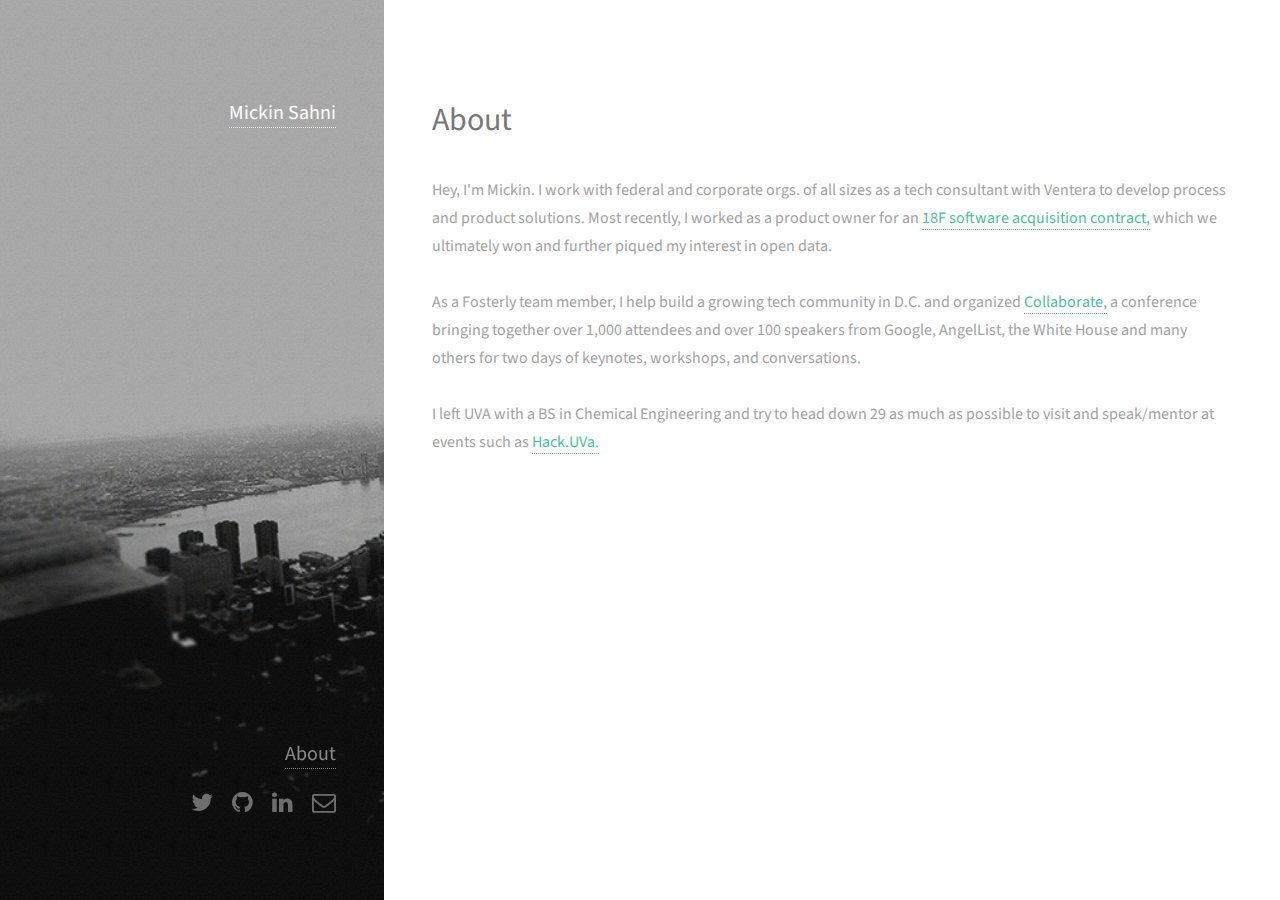
==== pages/about.html @ ae7fd1e0 "Update files, folder structure" ====
<!DOCTYPE HTML>
<!--
	Strata by HTML5 UP
	html5up.net | @n33co
	Free for personal and commercial use under the CCA 3.0 license (html5up.net/license)
-->
<html>
<head>
	<title>Mickin Sahni | About me</title>
	<meta charset="utf-8" />
	<meta name="viewport" content="width=device-width, initial-scale=1" />
	<!--[if lte IE 8]><script src="assets/js/ie/html5shiv.js"></script><![endif]-->
	<link rel="stylesheet" href="../assets/css/main.css" />
	<!--[if lte IE 8]><link rel="stylesheet" href="assets/css/ie8.css" /><![endif]-->

	<!--Google Analytics-->
	<script>
		(function(i,s,o,g,r,a,m){i['GoogleAnalyticsObject']=r;i[r]=i[r]||function(){
			(i[r].q=i[r].q||[]).push(arguments)},i[r].l=1*new Date();a=s.createElement(o),
			m=s.getElementsByTagName(o)[0];a.async=1;a.src=g;m.parentNode.insertBefore(a,m)
		})(window,document,'script','//www.google-analytics.com/analytics.js','ga');

		ga('create', 'UA-68290142-1', 'auto');
		ga('send', 'pageview');

	</script>
</head>
<body id="top">

	<!-- Header -->
	<header id="header">
		<!-- <a href="#" class="image avatar"><img src="images/avatar.jpg" alt="" /></a> -->
		<h1><strong><a href="http://www.MickinSahni.com">Mickin Sahni</a></strong></h1>
		<nav id="footer">
			<h1><a href="http://mickinsahni.github.io/MickinSahni/pages/about.html">About</a></h1>
			<!-- <h1>Posts and things</h1> -->
			<ul class="icons">
				<li><a href="https://www.twitter.com/MickinSahni" class="icon fa-twitter" target="_blank"><span class="label">Twitter</span></a></li>
				<li><a href="https://www.github.com/MickinSahni" class="icon fa-github" target="_blank"><span class="label">Github</span></a></li>
				<li><a href="https://www.linkedin.com/in/mickinsahni" class="icon fa-linkedin" target="_blank"><span class="label">LinkedIn</span></a></li>
				<li><a href="mailto:Mickin@MickinSahni.com" class="icon fa-envelope-o" target="_blank"><span class="label">Email</span></a></li>
			</ul>
		</nav>
		<!-- <h1>Mickin Sahni</h1> -->
	</header>

	<!-- Main -->
	<div id="main">

		<!-- One -->
		<section id="one">
			<header class="major">
				<h2>About</h2>
			</header>
			<p>Hey, I'm Mickin. I work with federal and corporate orgs. of all sizes as a tech consultant with Ventera to develop process and product solutions. Most recently, I worked as a product owner for an <a href="https://18f.gsa.gov/2015/08/28/announcing-the-agile-BPA-awards/" target="_blank">18F software acquisition contract,</a> which we ultimately won and further piqued my interest in open data. <!-- The unique process required industry vendors to submit a working web application based on a publically available dataset. <br>  --> <br><br>As a Fosterly team member, I help build a growing tech community in D.C. and organized <a href="http://collaborate.fosterly.com" target="_blank">Collaborate,</a> a conference bringing together over 1,000 attendees and over 100 speakers from Google, AngelList, the White House and many others for two days of keynotes, workshops, and conversations. <br><br> I left UVA with a BS in Chemical Engineering and try to head down 29 as much as possible to visit and speak/mentor at events such as <a href="http://www.hackuva.com">Hack.UVa.</a></p>
						<!-- <ul class="actions">
							<li><a href="#" class="button">Learn More</a></li>
						</ul> -->
					</section>



				</div>

				<!-- Footer -->
				<!-- <footer id="footer">
					<ul class="icons">
						<li><a href="https://www.twitter.com/MickinSahni" class="icon fa-twitter" target="_blank"><span class="label">Twitter</span></a></li>
						<li><a href="https://www.github.com/MickinSahni" class="icon fa-github" target="_blank"><span class="label">Github</span></a></li>
						<li><a href="https://www.linkedin.com/in/mickinsahni" class="icon fa-linkedin" target="_blank"><span class="label">LinkedIn</span></a></li>
						<li><a href="mailto:Mickin@MickinSahni.com" class="icon fa-envelope-o" target="_blank"><span class="label">Email</span></a></li>
					</ul>
					<ul class="copyright">
						<li>&copy; Mickin Sahni</li> <li>Design: HTML5 UP</li>
					</ul>
				</footer> -->

		<!-- Scripts
			<script src="assets/js/jquery.min.js"></script>
			<script src="assets/js/jquery.poptrox.min.js"></script>
			<script src="assets/js/skel.min.js"></script>
			<script src="assets/js/util.js"></script>
			<!--[if lte IE 8]><script src="assets/js/ie/respond.min.js"></script><![endif]-->
			<script src="assets/js/main.js"></script>

		</body>
		</html>
---- assets/css/main.css ----
@import url("font-awesome.min.css");
@import url("http://fonts.googleapis.com/css?family=Source+Sans+Pro:400,400italic");

/*
	Strata by HTML5 UP
	html5up.net | @n33co
	Free for personal and commercial use under the CCA 3.0 license (html5up.net/license)
*/

/* Reset */

	html, body, div, span, applet, object, iframe, h1, h2, h3, h4, h5, h6, p, blockquote, pre, a, abbr, acronym, address, big, cite, code, del, dfn, em, img, ins, kbd, q, s, samp, small, strike, strong, sub, sup, tt, var, b, u, i, center, dl, dt, dd, ol, ul, li, fieldset, form, label, legend, table, caption, tbody, tfoot, thead, tr, th, td, article, aside, canvas, details, embed, figure, figcaption, footer, header, hgroup, menu, nav, output, ruby, section, summary, time, mark, audio, video {
		margin: 0;
		padding: 0;
		border: 0;
		font-size: 100%;
		font: inherit;
		vertical-align: baseline;
	}

	article, aside, details, figcaption, figure, footer, header, hgroup, menu, nav, section {
		display: block;
	}

	body {
		line-height: 1;
	}

	ol, ul {
		list-style: none;
	}

	blockquote, q {
		quotes: none;
	}

	blockquote:before, blockquote:after, q:before, q:after {
		content: '';
		content: none;
	}

	table {
		border-collapse: collapse;
		border-spacing: 0;
	}

	body {
		-webkit-text-size-adjust: none;
	}

/* Box Model */

	*, *:before, *:after {
		-moz-box-sizing: border-box;
		-webkit-box-sizing: border-box;
		box-sizing: border-box;
	}

/* Containers */

	.container {
		margin-left: auto;
		margin-right: auto;
	}

	.container.\31 25\25 {
		width: 100%;
		max-width: 1200px;
		min-width: 960px;
	}

	.container.\37 5\25 {
		width: 720px;
	}

	.container.\35 0\25 {
		width: 480px;
	}

	.container.\32 5\25 {
		width: 240px;
	}

	.container {
		width: 960px;
	}

	@media screen and (max-width: 1800px) {

		.container.\31 25\25 {
			width: 100%;
			max-width: 1200px;
			min-width: 960px;
		}

		.container.\37 5\25 {
			width: 720px;
		}

		.container.\35 0\25 {
			width: 480px;
		}

		.container.\32 5\25 {
			width: 240px;
		}

		.container {
			width: 960px;
		}

	}

	@media screen and (max-width: 1280px) {

		.container.\31 25\25 {
			width: 100%;
			max-width: 1200px;
			min-width: 960px;
		}

		.container.\37 5\25 {
			width: 720px;
		}

		.container.\35 0\25 {
			width: 480px;
		}

		.container.\32 5\25 {
			width: 240px;
		}

		.container {
			width: 960px;
		}

	}

	@media screen and (max-width: 980px) {

		.container.\31 25\25 {
			width: 100%;
			max-width: 1200px;
			min-width: 960px;
		}

		.container.\37 5\25 {
			width: 720px;
		}

		.container.\35 0\25 {
			width: 480px;
		}

		.container.\32 5\25 {
			width: 240px;
		}

		.container {
			width: 960px;
		}

	}

	@media screen and (max-width: 736px) {

		.container.\31 25\25 {
			width: 100%;
			max-width: 1200px;
			min-width: 960px;
		}

		.container.\37 5\25 {
			width: 720px;
		}

		.container.\35 0\25 {
			width: 480px;
		}

		.container.\32 5\25 {
			width: 240px;
		}

		.container {
			width: 960px;
		}

	}

	@media screen and (max-width: 480px) {

		.container.\31 25\25 {
			width: 100%;
			max-width: 1200px;
			min-width: 960px;
		}

		.container.\37 5\25 {
			width: 720px;
		}

		.container.\35 0\25 {
			width: 480px;
		}

		.container.\32 5\25 {
			width: 240px;
		}

		.container {
			width: 960px;
		}

	}

/* Grid */

	.row {
		border-bottom: solid 1px transparent;
		-moz-box-sizing: border-box;
		-webkit-box-sizing: border-box;
		box-sizing: border-box;
	}

	.row > * {
		float: left;
		-moz-box-sizing: border-box;
		-webkit-box-sizing: border-box;
		box-sizing: border-box;
	}

	.row:after, .row:before {
		content: '';
		display: block;
		clear: both;
		height: 0;
	}

	.row.uniform > * > :first-child {
		margin-top: 0;
	}

	.row.uniform > * > :last-child {
		margin-bottom: 0;
	}

	.row.\30 \25 > * {
		padding: 0 0 0 0em;
	}

	.row.\30 \25 {
		margin: 0 0 -1px 0em;
	}

	.row.uniform.\30 \25 > * {
		padding: 0em 0 0 0em;
	}

	.row.uniform.\30 \25 {
		margin: 0em 0 -1px 0em;
	}

	.row > * {
		padding: 0 0 0 2.5em;
	}

	.row {
		margin: 0 0 -1px -2.5em;
	}

	.row.uniform > * {
		padding: 2.5em 0 0 2.5em;
	}

	.row.uniform {
		margin: -2.5em 0 -1px -2.5em;
	}

	.row.\32 00\25 > * {
		padding: 0 0 0 5em;
	}

	.row.\32 00\25 {
		margin: 0 0 -1px -5em;
	}

	.row.uniform.\32 00\25 > * {
		padding: 5em 0 0 5em;
	}

	.row.uniform.\32 00\25 {
		margin: -5em 0 -1px -5em;
	}

	.row.\31 50\25 > * {
		padding: 0 0 0 3.75em;
	}

	.row.\31 50\25 {
		margin: 0 0 -1px -3.75em;
	}

	.row.uniform.\31 50\25 > * {
		padding: 3.75em 0 0 3.75em;
	}

	.row.uniform.\31 50\25 {
		margin: -3.75em 0 -1px -3.75em;
	}

	.row.\35 0\25 > * {
		padding: 0 0 0 1.25em;
	}

	.row.\35 0\25 {
		margin: 0 0 -1px -1.25em;
	}

	.row.uniform.\35 0\25 > * {
		padding: 1.25em 0 0 1.25em;
	}

	.row.uniform.\35 0\25 {
		margin: -1.25em 0 -1px -1.25em;
	}

	.row.\32 5\25 > * {
		padding: 0 0 0 0.625em;
	}

	.row.\32 5\25 {
		margin: 0 0 -1px -0.625em;
	}

	.row.uniform.\32 5\25 > * {
		padding: 0.625em 0 0 0.625em;
	}

	.row.uniform.\32 5\25 {
		margin: -0.625em 0 -1px -0.625em;
	}

	.\31 2u, .\31 2u\24 {
		width: 100%;
		clear: none;
		margin-left: 0;
	}

	.\31 1u, .\31 1u\24 {
		width: 91.6666666667%;
		clear: none;
		margin-left: 0;
	}

	.\31 0u, .\31 0u\24 {
		width: 83.3333333333%;
		clear: none;
		margin-left: 0;
	}

	.\39 u, .\39 u\24 {
		width: 75%;
		clear: none;
		margin-left: 0;
	}

	.\38 u, .\38 u\24 {
		width: 66.6666666667%;
		clear: none;
		margin-left: 0;
	}

	.\37 u, .\37 u\24 {
		width: 58.3333333333%;
		clear: none;
		margin-left: 0;
	}

	.\36 u, .\36 u\24 {
		width: 50%;
		clear: none;
		margin-left: 0;
	}

	.\35 u, .\35 u\24 {
		width: 41.6666666667%;
		clear: none;
		margin-left: 0;
	}

	.\34 u, .\34 u\24 {
		width: 33.3333333333%;
		clear: none;
		margin-left: 0;
	}

	.\33 u, .\33 u\24 {
		width: 25%;
		clear: none;
		margin-left: 0;
	}

	.\32 u, .\32 u\24 {
		width: 16.6666666667%;
		clear: none;
		margin-left: 0;
	}

	.\31 u, .\31 u\24 {
		width: 8.3333333333%;
		clear: none;
		margin-left: 0;
	}

	.\31 2u\24 + *,
	.\31 1u\24 + *,
	.\31 0u\24 + *,
	.\39 u\24 + *,
	.\38 u\24 + *,
	.\37 u\24 + *,
	.\36 u\24 + *,
	.\35 u\24 + *,
	.\34 u\24 + *,
	.\33 u\24 + *,
	.\32 u\24 + *,
	.\31 u\24 + * {
		clear: left;
	}

	.\-11u {
		margin-left: 91.66667%;
	}

	.\-10u {
		margin-left: 83.33333%;
	}

	.\-9u {
		margin-left: 75%;
	}

	.\-8u {
		margin-left: 66.66667%;
	}

	.\-7u {
		margin-left: 58.33333%;
	}

	.\-6u {
		margin-left: 50%;
	}

	.\-5u {
		margin-left: 41.66667%;
	}

	.\-4u {
		margin-left: 33.33333%;
	}

	.\-3u {
		margin-left: 25%;
	}

	.\-2u {
		margin-left: 16.66667%;
	}

	.\-1u {
		margin-left: 8.33333%;
	}

	@media screen and (max-width: 1800px) {

		.row > * {
			padding: 0 0 0 2.5em;
		}

		.row {
			margin: 0 0 -1px -2.5em;
		}

		.row.uniform > * {
			padding: 2.5em 0 0 2.5em;
		}

		.row.uniform {
			margin: -2.5em 0 -1px -2.5em;
		}

		.row.\32 00\25 > * {
			padding: 0 0 0 5em;
		}

		.row.\32 00\25 {
			margin: 0 0 -1px -5em;
		}

		.row.uniform.\32 00\25 > * {
			padding: 5em 0 0 5em;
		}

		.row.uniform.\32 00\25 {
			margin: -5em 0 -1px -5em;
		}

		.row.\31 50\25 > * {
			padding: 0 0 0 3.75em;
		}

		.row.\31 50\25 {
			margin: 0 0 -1px -3.75em;
		}

		.row.uniform.\31 50\25 > * {
			padding: 3.75em 0 0 3.75em;
		}

		.row.uniform.\31 50\25 {
			margin: -3.75em 0 -1px -3.75em;
		}

		.row.\35 0\25 > * {
			padding: 0 0 0 1.25em;
		}

		.row.\35 0\25 {
			margin: 0 0 -1px -1.25em;
		}

		.row.uniform.\35 0\25 > * {
			padding: 1.25em 0 0 1.25em;
		}

		.row.uniform.\35 0\25 {
			margin: -1.25em 0 -1px -1.25em;
		}

		.row.\32 5\25 > * {
			padding: 0 0 0 0.625em;
		}

		.row.\32 5\25 {
			margin: 0 0 -1px -0.625em;
		}

		.row.uniform.\32 5\25 > * {
			padding: 0.625em 0 0 0.625em;
		}

		.row.uniform.\32 5\25 {
			margin: -0.625em 0 -1px -0.625em;
		}

		.\31 2u\28xlarge\29, .\31 2u\24\28xlarge\29 {
			width: 100%;
			clear: none;
			margin-left: 0;
		}

		.\31 1u\28xlarge\29, .\31 1u\24\28xlarge\29 {
			width: 91.6666666667%;
			clear: none;
			margin-left: 0;
		}

		.\31 0u\28xlarge\29, .\31 0u\24\28xlarge\29 {
			width: 83.3333333333%;
			clear: none;
			margin-left: 0;
		}

		.\39 u\28xlarge\29, .\39 u\24\28xlarge\29 {
			width: 75%;
			clear: none;
			margin-left: 0;
		}

		.\38 u\28xlarge\29, .\38 u\24\28xlarge\29 {
			width: 66.6666666667%;
			clear: none;
			margin-left: 0;
		}

		.\37 u\28xlarge\29, .\37 u\24\28xlarge\29 {
			width: 58.3333333333%;
			clear: none;
			margin-left: 0;
		}

		.\36 u\28xlarge\29, .\36 u\24\28xlarge\29 {
			width: 50%;
			clear: none;
			margin-left: 0;
		}

		.\35 u\28xlarge\29, .\35 u\24\28xlarge\29 {
			width: 41.6666666667%;
			clear: none;
			margin-left: 0;
		}

		.\34 u\28xlarge\29, .\34 u\24\28xlarge\29 {
			width: 33.3333333333%;
			clear: none;
			margin-left: 0;
		}

		.\33 u\28xlarge\29, .\33 u\24\28xlarge\29 {
			width: 25%;
			clear: none;
			margin-left: 0;
		}

		.\32 u\28xlarge\29, .\32 u\24\28xlarge\29 {
			width: 16.6666666667%;
			clear: none;
			margin-left: 0;
		}

		.\31 u\28xlarge\29, .\31 u\24\28xlarge\29 {
			width: 8.3333333333%;
			clear: none;
			margin-left: 0;
		}

		.\31 2u\24\28xlarge\29 + *,
		.\31 1u\24\28xlarge\29 + *,
		.\31 0u\24\28xlarge\29 + *,
		.\39 u\24\28xlarge\29 + *,
		.\38 u\24\28xlarge\29 + *,
		.\37 u\24\28xlarge\29 + *,
		.\36 u\24\28xlarge\29 + *,
		.\35 u\24\28xlarge\29 + *,
		.\34 u\24\28xlarge\29 + *,
		.\33 u\24\28xlarge\29 + *,
		.\32 u\24\28xlarge\29 + *,
		.\31 u\24\28xlarge\29 + * {
			clear: left;
		}

		.\-11u\28xlarge\29 {
			margin-left: 91.66667%;
		}

		.\-10u\28xlarge\29 {
			margin-left: 83.33333%;
		}

		.\-9u\28xlarge\29 {
			margin-left: 75%;
		}

		.\-8u\28xlarge\29 {
			margin-left: 66.66667%;
		}

		.\-7u\28xlarge\29 {
			margin-left: 58.33333%;
		}

		.\-6u\28xlarge\29 {
			margin-left: 50%;
		}

		.\-5u\28xlarge\29 {
			margin-left: 41.66667%;
		}

		.\-4u\28xlarge\29 {
			margin-left: 33.33333%;
		}

		.\-3u\28xlarge\29 {
			margin-left: 25%;
		}

		.\-2u\28xlarge\29 {
			margin-left: 16.66667%;
		}

		.\-1u\28xlarge\29 {
			margin-left: 8.33333%;
		}

	}

	@media screen and (max-width: 1280px) {

		.row > * {
			padding: 0 0 0 2em;
		}

		.row {
			margin: 0 0 -1px -2em;
		}

		.row.uniform > * {
			padding: 2em 0 0 2em;
		}

		.row.uniform {
			margin: -2em 0 -1px -2em;
		}

		.row.\32 00\25 > * {
			padding: 0 0 0 4em;
		}

		.row.\32 00\25 {
			margin: 0 0 -1px -4em;
		}

		.row.uniform.\32 00\25 > * {
			padding: 4em 0 0 4em;
		}

		.row.uniform.\32 00\25 {
			margin: -4em 0 -1px -4em;
		}

		.row.\31 50\25 > * {
			padding: 0 0 0 3em;
		}

		.row.\31 50\25 {
			margin: 0 0 -1px -3em;
		}

		.row.uniform.\31 50\25 > * {
			padding: 3em 0 0 3em;
		}

		.row.uniform.\31 50\25 {
			margin: -3em 0 -1px -3em;
		}

		.row.\35 0\25 > * {
			padding: 0 0 0 1em;
		}

		.row.\35 0\25 {
			margin: 0 0 -1px -1em;
		}

		.row.uniform.\35 0\25 > * {
			padding: 1em 0 0 1em;
		}

		.row.uniform.\35 0\25 {
			margin: -1em 0 -1px -1em;
		}

		.row.\32 5\25 > * {
			padding: 0 0 0 0.5em;
		}

		.row.\32 5\25 {
			margin: 0 0 -1px -0.5em;
		}

		.row.uniform.\32 5\25 > * {
			padding: 0.5em 0 0 0.5em;
		}

		.row.uniform.\32 5\25 {
			margin: -0.5em 0 -1px -0.5em;
		}

		.\31 2u\28large\29, .\31 2u\24\28large\29 {
			width: 100%;
			clear: none;
			margin-left: 0;
		}

		.\31 1u\28large\29, .\31 1u\24\28large\29 {
			width: 91.6666666667%;
			clear: none;
			margin-left: 0;
		}

		.\31 0u\28large\29, .\31 0u\24\28large\29 {
			width: 83.3333333333%;
			clear: none;
			margin-left: 0;
		}

		.\39 u\28large\29, .\39 u\24\28large\29 {
			width: 75%;
			clear: none;
			margin-left: 0;
		}

		.\38 u\28large\29, .\38 u\24\28large\29 {
			width: 66.6666666667%;
			clear: none;
			margin-left: 0;
		}

		.\37 u\28large\29, .\37 u\24\28large\29 {
			width: 58.3333333333%;
			clear: none;
			margin-left: 0;
		}

		.\36 u\28large\29, .\36 u\24\28large\29 {
			width: 50%;
			clear: none;
			margin-left: 0;
		}

		.\35 u\28large\29, .\35 u\24\28large\29 {
			width: 41.6666666667%;
			clear: none;
			margin-left: 0;
		}

		.\34 u\28large\29, .\34 u\24\28large\29 {
			width: 33.3333333333%;
			clear: none;
			margin-left: 0;
		}

		.\33 u\28large\29, .\33 u\24\28large\29 {
			width: 25%;
			clear: none;
			margin-left: 0;
		}

		.\32 u\28large\29, .\32 u\24\28large\29 {
			width: 16.6666666667%;
			clear: none;
			margin-left: 0;
		}

		.\31 u\28large\29, .\31 u\24\28large\29 {
			width: 8.3333333333%;
			clear: none;
			margin-left: 0;
		}

		.\31 2u\24\28large\29 + *,
		.\31 1u\24\28large\29 + *,
		.\31 0u\24\28large\29 + *,
		.\39 u\24\28large\29 + *,
		.\38 u\24\28large\29 + *,
		.\37 u\24\28large\29 + *,
		.\36 u\24\28large\29 + *,
		.\35 u\24\28large\29 + *,
		.\34 u\24\28large\29 + *,
		.\33 u\24\28large\29 + *,
		.\32 u\24\28large\29 + *,
		.\31 u\24\28large\29 + * {
			clear: left;
		}

		.\-11u\28large\29 {
			margin-left: 91.66667%;
		}

		.\-10u\28large\29 {
			margin-left: 83.33333%;
		}

		.\-9u\28large\29 {
			margin-left: 75%;
		}

		.\-8u\28large\29 {
			margin-left: 66.66667%;
		}

		.\-7u\28large\29 {
			margin-left: 58.33333%;
		}

		.\-6u\28large\29 {
			margin-left: 50%;
		}

		.\-5u\28large\29 {
			margin-left: 41.66667%;
		}

		.\-4u\28large\29 {
			margin-left: 33.33333%;
		}

		.\-3u\28large\29 {
			margin-left: 25%;
		}

		.\-2u\28large\29 {
			margin-left: 16.66667%;
		}

		.\-1u\28large\29 {
			margin-left: 8.33333%;
		}

	}

	@media screen and (max-width: 980px) {

		.row > * {
			padding: 0 0 0 2em;
		}

		.row {
			margin: 0 0 -1px -2em;
		}

		.row.uniform > * {
			padding: 2em 0 0 2em;
		}

		.row.uniform {
			margin: -2em 0 -1px -2em;
		}

		.row.\32 00\25 > * {
			padding: 0 0 0 4em;
		}

		.row.\32 00\25 {
			margin: 0 0 -1px -4em;
		}

		.row.uniform.\32 00\25 > * {
			padding: 4em 0 0 4em;
		}

		.row.uniform.\32 00\25 {
			margin: -4em 0 -1px -4em;
		}

		.row.\31 50\25 > * {
			padding: 0 0 0 3em;
		}

		.row.\31 50\25 {
			margin: 0 0 -1px -3em;
		}

		.row.uniform.\31 50\25 > * {
			padding: 3em 0 0 3em;
		}

		.row.uniform.\31 50\25 {
			margin: -3em 0 -1px -3em;
		}

		.row.\35 0\25 > * {
			padding: 0 0 0 1em;
		}

		.row.\35 0\25 {
			margin: 0 0 -1px -1em;
		}

		.row.uniform.\35 0\25 > * {
			padding: 1em 0 0 1em;
		}

		.row.uniform.\35 0\25 {
			margin: -1em 0 -1px -1em;
		}

		.row.\32 5\25 > * {
			padding: 0 0 0 0.5em;
		}

		.row.\32 5\25 {
			margin: 0 0 -1px -0.5em;
		}

		.row.uniform.\32 5\25 > * {
			padding: 0.5em 0 0 0.5em;
		}

		.row.uniform.\32 5\25 {
			margin: -0.5em 0 -1px -0.5em;
		}

		.\31 2u\28medium\29, .\31 2u\24\28medium\29 {
			width: 100%;
			clear: none;
			margin-left: 0;
		}

		.\31 1u\28medium\29, .\31 1u\24\28medium\29 {
			width: 91.6666666667%;
			clear: none;
			margin-left: 0;
		}

		.\31 0u\28medium\29, .\31 0u\24\28medium\29 {
			width: 83.3333333333%;
			clear: none;
			margin-left: 0;
		}

		.\39 u\28medium\29, .\39 u\24\28medium\29 {
			width: 75%;
			clear: none;
			margin-left: 0;
		}

		.\38 u\28medium\29, .\38 u\24\28medium\29 {
			width: 66.6666666667%;
			clear: none;
			margin-left: 0;
		}

		.\37 u\28medium\29, .\37 u\24\28medium\29 {
			width: 58.3333333333%;
			clear: none;
			margin-left: 0;
		}

		.\36 u\28medium\29, .\36 u\24\28medium\29 {
			width: 50%;
			clear: none;
			margin-left: 0;
		}

		.\35 u\28medium\29, .\35 u\24\28medium\29 {
			width: 41.6666666667%;
			clear: none;
			margin-left: 0;
		}

		.\34 u\28medium\29, .\34 u\24\28medium\29 {
			width: 33.3333333333%;
			clear: none;
			margin-left: 0;
		}

		.\33 u\28medium\29, .\33 u\24\28medium\29 {
			width: 25%;
			clear: none;
			margin-left: 0;
		}

		.\32 u\28medium\29, .\32 u\24\28medium\29 {
			width: 16.6666666667%;
			clear: none;
			margin-left: 0;
		}

		.\31 u\28medium\29, .\31 u\24\28medium\29 {
			width: 8.3333333333%;
			clear: none;
			margin-left: 0;
		}

		.\31 2u\24\28medium\29 + *,
		.\31 1u\24\28medium\29 + *,
		.\31 0u\24\28medium\29 + *,
		.\39 u\24\28medium\29 + *,
		.\38 u\24\28medium\29 + *,
		.\37 u\24\28medium\29 + *,
		.\36 u\24\28medium\29 + *,
		.\35 u\24\28medium\29 + *,
		.\34 u\24\28medium\29 + *,
		.\33 u\24\28medium\29 + *,
		.\32 u\24\28medium\29 + *,
		.\31 u\24\28medium\29 + * {
			clear: left;
		}

		.\-11u\28medium\29 {
			margin-left: 91.66667%;
		}

		.\-10u\28medium\29 {
			margin-left: 83.33333%;
		}

		.\-9u\28medium\29 {
			margin-left: 75%;
		}

		.\-8u\28medium\29 {
			margin-left: 66.66667%;
		}

		.\-7u\28medium\29 {
			margin-left: 58.33333%;
		}

		.\-6u\28medium\29 {
			margin-left: 50%;
		}

		.\-5u\28medium\29 {
			margin-left: 41.66667%;
		}

		.\-4u\28medium\29 {
			margin-left: 33.33333%;
		}

		.\-3u\28medium\29 {
			margin-left: 25%;
		}

		.\-2u\28medium\29 {
			margin-left: 16.66667%;
		}

		.\-1u\28medium\29 {
			margin-left: 8.33333%;
		}

	}

	@media screen and (max-width: 736px) {

		.row > * {
			padding: 0 0 0 1.5em;
		}

		.row {
			margin: 0 0 -1px -1.5em;
		}

		.row.uniform > * {
			padding: 1.5em 0 0 1.5em;
		}

		.row.uniform {
			margin: -1.5em 0 -1px -1.5em;
		}

		.row.\32 00\25 > * {
			padding: 0 0 0 3em;
		}

		.row.\32 00\25 {
			margin: 0 0 -1px -3em;
		}

		.row.uniform.\32 00\25 > * {
			padding: 3em 0 0 3em;
		}

		.row.uniform.\32 00\25 {
			margin: -3em 0 -1px -3em;
		}

		.row.\31 50\25 > * {
			padding: 0 0 0 2.25em;
		}

		.row.\31 50\25 {
			margin: 0 0 -1px -2.25em;
		}

		.row.uniform.\31 50\25 > * {
			padding: 2.25em 0 0 2.25em;
		}

		.row.uniform.\31 50\25 {
			margin: -2.25em 0 -1px -2.25em;
		}

		.row.\35 0\25 > * {
			padding: 0 0 0 0.75em;
		}

		.row.\35 0\25 {
			margin: 0 0 -1px -0.75em;
		}

		.row.uniform.\35 0\25 > * {
			padding: 0.75em 0 0 0.75em;
		}

		.row.uniform.\35 0\25 {
			margin: -0.75em 0 -1px -0.75em;
		}

		.row.\32 5\25 > * {
			padding: 0 0 0 0.375em;
		}

		.row.\32 5\25 {
			margin: 0 0 -1px -0.375em;
		}

		.row.uniform.\32 5\25 > * {
			padding: 0.375em 0 0 0.375em;
		}

		.row.uniform.\32 5\25 {
			margin: -0.375em 0 -1px -0.375em;
		}

		.\31 2u\28small\29, .\31 2u\24\28small\29 {
			width: 100%;
			clear: none;
			margin-left: 0;
		}

		.\31 1u\28small\29, .\31 1u\24\28small\29 {
			width: 91.6666666667%;
			clear: none;
			margin-left: 0;
		}

		.\31 0u\28small\29, .\31 0u\24\28small\29 {
			width: 83.3333333333%;
			clear: none;
			margin-left: 0;
		}

		.\39 u\28small\29, .\39 u\24\28small\29 {
			width: 75%;
			clear: none;
			margin-left: 0;
		}

		.\38 u\28small\29, .\38 u\24\28small\29 {
			width: 66.6666666667%;
			clear: none;
			margin-left: 0;
		}

		.\37 u\28small\29, .\37 u\24\28small\29 {
			width: 58.3333333333%;
			clear: none;
			margin-left: 0;
		}

		.\36 u\28small\29, .\36 u\24\28small\29 {
			width: 50%;
			clear: none;
			margin-left: 0;
		}

		.\35 u\28small\29, .\35 u\24\28small\29 {
			width: 41.6666666667%;
			clear: none;
			margin-left: 0;
		}

		.\34 u\28small\29, .\34 u\24\28small\29 {
			width: 33.3333333333%;
			clear: none;
			margin-left: 0;
		}

		.\33 u\28small\29, .\33 u\24\28small\29 {
			width: 25%;
			clear: none;
			margin-left: 0;
		}

		.\32 u\28small\29, .\32 u\24\28small\29 {
			width: 16.6666666667%;
			clear: none;
			margin-left: 0;
		}

		.\31 u\28small\29, .\31 u\24\28small\29 {
			width: 8.3333333333%;
			clear: none;
			margin-left: 0;
		}

		.\31 2u\24\28small\29 + *,
		.\31 1u\24\28small\29 + *,
		.\31 0u\24\28small\29 + *,
		.\39 u\24\28small\29 + *,
		.\38 u\24\28small\29 + *,
		.\37 u\24\28small\29 + *,
		.\36 u\24\28small\29 + *,
		.\35 u\24\28small\29 + *,
		.\34 u\24\28small\29 + *,
		.\33 u\24\28small\29 + *,
		.\32 u\24\28small\29 + *,
		.\31 u\24\28small\29 + * {
			clear: left;
		}

		.\-11u\28small\29 {
			margin-left: 91.66667%;
		}

		.\-10u\28small\29 {
			margin-left: 83.33333%;
		}

		.\-9u\28small\29 {
			margin-left: 75%;
		}

		.\-8u\28small\29 {
			margin-left: 66.66667%;
		}

		.\-7u\28small\29 {
			margin-left: 58.33333%;
		}

		.\-6u\28small\29 {
			margin-left: 50%;
		}

		.\-5u\28small\29 {
			margin-left: 41.66667%;
		}

		.\-4u\28small\29 {
			margin-left: 33.33333%;
		}

		.\-3u\28small\29 {
			margin-left: 25%;
		}

		.\-2u\28small\29 {
			margin-left: 16.66667%;
		}

		.\-1u\28small\29 {
			margin-left: 8.33333%;
		}

	}

	@media screen and (max-width: 480px) {

		.row > * {
			padding: 0 0 0 1.5em;
		}

		.row {
			margin: 0 0 -1px -1.5em;
		}

		.row.uniform > * {
			padding: 1.5em 0 0 1.5em;
		}

		.row.uniform {
			margin: -1.5em 0 -1px -1.5em;
		}

		.row.\32 00\25 > * {
			padding: 0 0 0 3em;
		}

		.row.\32 00\25 {
			margin: 0 0 -1px -3em;
		}

		.row.uniform.\32 00\25 > * {
			padding: 3em 0 0 3em;
		}

		.row.uniform.\32 00\25 {
			margin: -3em 0 -1px -3em;
		}

		.row.\31 50\25 > * {
			padding: 0 0 0 2.25em;
		}

		.row.\31 50\25 {
			margin: 0 0 -1px -2.25em;
		}

		.row.uniform.\31 50\25 > * {
			padding: 2.25em 0 0 2.25em;
		}

		.row.uniform.\31 50\25 {
			margin: -2.25em 0 -1px -2.25em;
		}

		.row.\35 0\25 > * {
			padding: 0 0 0 0.75em;
		}

		.row.\35 0\25 {
			margin: 0 0 -1px -0.75em;
		}

		.row.uniform.\35 0\25 > * {
			padding: 0.75em 0 0 0.75em;
		}

		.row.uniform.\35 0\25 {
			margin: -0.75em 0 -1px -0.75em;
		}

		.row.\32 5\25 > * {
			padding: 0 0 0 0.375em;
		}

		.row.\32 5\25 {
			margin: 0 0 -1px -0.375em;
		}

		.row.uniform.\32 5\25 > * {
			padding: 0.375em 0 0 0.375em;
		}

		.row.uniform.\32 5\25 {
			margin: -0.375em 0 -1px -0.375em;
		}

		.\31 2u\28xsmall\29, .\31 2u\24\28xsmall\29 {
			width: 100%;
			clear: none;
			margin-left: 0;
		}

		.\31 1u\28xsmall\29, .\31 1u\24\28xsmall\29 {
			width: 91.6666666667%;
			clear: none;
			margin-left: 0;
		}

		.\31 0u\28xsmall\29, .\31 0u\24\28xsmall\29 {
			width: 83.3333333333%;
			clear: none;
			margin-left: 0;
		}

		.\39 u\28xsmall\29, .\39 u\24\28xsmall\29 {
			width: 75%;
			clear: none;
			margin-left: 0;
		}

		.\38 u\28xsmall\29, .\38 u\24\28xsmall\29 {
			width: 66.6666666667%;
			clear: none;
			margin-left: 0;
		}

		.\37 u\28xsmall\29, .\37 u\24\28xsmall\29 {
			width: 58.3333333333%;
			clear: none;
			margin-left: 0;
		}

		.\36 u\28xsmall\29, .\36 u\24\28xsmall\29 {
			width: 50%;
			clear: none;
			margin-left: 0;
		}

		.\35 u\28xsmall\29, .\35 u\24\28xsmall\29 {
			width: 41.6666666667%;
			clear: none;
			margin-left: 0;
		}

		.\34 u\28xsmall\29, .\34 u\24\28xsmall\29 {
			width: 33.3333333333%;
			clear: none;
			margin-left: 0;
		}

		.\33 u\28xsmall\29, .\33 u\24\28xsmall\29 {
			width: 25%;
			clear: none;
			margin-left: 0;
		}

		.\32 u\28xsmall\29, .\32 u\24\28xsmall\29 {
			width: 16.6666666667%;
			clear: none;
			margin-left: 0;
		}

		.\31 u\28xsmall\29, .\31 u\24\28xsmall\29 {
			width: 8.3333333333%;
			clear: none;
			margin-left: 0;
		}

		.\31 2u\24\28xsmall\29 + *,
		.\31 1u\24\28xsmall\29 + *,
		.\31 0u\24\28xsmall\29 + *,
		.\39 u\24\28xsmall\29 + *,
		.\38 u\24\28xsmall\29 + *,
		.\37 u\24\28xsmall\29 + *,
		.\36 u\24\28xsmall\29 + *,
		.\35 u\24\28xsmall\29 + *,
		.\34 u\24\28xsmall\29 + *,
		.\33 u\24\28xsmall\29 + *,
		.\32 u\24\28xsmall\29 + *,
		.\31 u\24\28xsmall\29 + * {
			clear: left;
		}

		.\-11u\28xsmall\29 {
			margin-left: 91.66667%;
		}

		.\-10u\28xsmall\29 {
			margin-left: 83.33333%;
		}

		.\-9u\28xsmall\29 {
			margin-left: 75%;
		}

		.\-8u\28xsmall\29 {
			margin-left: 66.66667%;
		}

		.\-7u\28xsmall\29 {
			margin-left: 58.33333%;
		}

		.\-6u\28xsmall\29 {
			margin-left: 50%;
		}

		.\-5u\28xsmall\29 {
			margin-left: 41.66667%;
		}

		.\-4u\28xsmall\29 {
			margin-left: 33.33333%;
		}

		.\-3u\28xsmall\29 {
			margin-left: 25%;
		}

		.\-2u\28xsmall\29 {
			margin-left: 16.66667%;
		}

		.\-1u\28xsmall\29 {
			margin-left: 8.33333%;
		}

	}

/* Basic */

	body {
		background: #fff;
	}

		body.is-loading *, body.is-loading *:before, body.is-loading *:after {
			-moz-animation: none !important;
			-webkit-animation: none !important;
			-ms-animation: none !important;
			animation: none !important;
			-moz-transition: none !important;
			-webkit-transition: none !important;
			-ms-transition: none !important;
			transition: none !important;
		}

	body, input, select, textarea {
		color: #a2a2a2;
		font-family: "Source Sans Pro", Helvetica, sans-serif;
		font-size: 16pt;
		font-weight: 400;
		line-height: 1.75em;
	}

	a {
		-moz-transition: color 0.2s ease-in-out, border-color 0.2s ease-in-out;
		-webkit-transition: color 0.2s ease-in-out, border-color 0.2s ease-in-out;
		-ms-transition: color 0.2s ease-in-out, border-color 0.2s ease-in-out;
		transition: color 0.2s ease-in-out, border-color 0.2s ease-in-out;
		border-bottom: dotted 1px;
		color: #49bf9d;
		text-decoration: none;
	}

		a:hover {
			border-bottom-color: transparent;
			color: #49bf9d !important;
			text-decoration: none;
		}

	strong, b {
		color: #787878;
		font-weight: 400;
	}

	em, i {
		font-style: italic;
	}

	p {
		margin: 0 0 2em 0;
	}

	h1, h2, h3, h4, h5, h6 {
		color: #787878;
		font-weight: 400;
		line-height: 1em;
		margin: 0 0 1em 0;
	}

		h1 a, h2 a, h3 a, h4 a, h5 a, h6 a {
			color: inherit;
			text-decoration: none;
		}

	h1 {
		font-size: 2em;
		line-height: 1.5em;
	}

	h2 {
		font-size: 1.5em;
		line-height: 1.5em;
	}

	h3 {
		font-size: 1.25em;
		line-height: 1.5em;
	}

	h4 {
		font-size: 1.1em;
		line-height: 1.5em;
	}

	h5 {
		font-size: 0.9em;
		line-height: 1.5em;
	}

	h6 {
		font-size: 0.7em;
		line-height: 1.5em;
	}

	sub {
		font-size: 0.8em;
		position: relative;
		top: 0.5em;
	}

	sup {
		font-size: 0.8em;
		position: relative;
		top: -0.5em;
	}

	hr {
		border: 0;
		border-bottom: solid 2px #efefef;
		margin: 2em 0;
	}

		hr.major {
			margin: 3em 0;
		}

	blockquote {
		border-left: solid 6px #efefef;
		font-style: italic;
		margin: 0 0 2em 0;
		padding: 0.5em 0 0.5em 1.5em;
	}

	code {
		background: #f7f7f7;
		border-radius: 0.35em;
		border: solid 2px #efefef;
		font-family: "Courier New", monospace;
		font-size: 0.9em;
		margin: 0 0.25em;
		padding: 0.25em 0.65em;
	}

	pre {
		-webkit-overflow-scrolling: touch;
		font-family: "Courier New", monospace;
		font-size: 0.9em;
		margin: 0 0 2em 0;
	}

		pre code {
			display: block;
			line-height: 1.75em;
			padding: 1em 1.5em;
			overflow-x: auto;
		}

	.align-left {
		text-align: left;
	}

	.align-center {
		text-align: center;
	}

	.align-right {
		text-align: right;
	}

/* Section/Article */

	section.special, article.special {
		text-align: center;
	}

	header p {
		color: #b2b2b2;
		position: relative;
		margin: 0 0 1.5em 0;
	}

	header h2 + p {
		font-size: 1.25em;
		margin-top: -1em;
		line-height: 1.5em;
	}

	header h3 + p {
		font-size: 1.1em;
		margin-top: -0.8em;
		line-height: 1.5em;
	}

	header h4 + p,
	header h5 + p,
	header h6 + p {
		font-size: 0.9em;
		margin-top: -0.6em;
		line-height: 1.5em;
	}

	header.major h2 {
		font-size: 2em;
	}

/* Form */

	form {
		margin: 0 0 2em 0;
	}

	label {
		color: #787878;
		display: block;
		font-size: 0.9em;
		font-weight: 400;
		margin: 0 0 1em 0;
	}

	input[type="text"],
	input[type="password"],
	input[type="email"],
	select,
	textarea {
		-moz-appearance: none;
		-webkit-appearance: none;
		-ms-appearance: none;
		appearance: none;
		background: #f7f7f7;
		border-radius: 0.35em;
		border: solid 2px transparent;
		color: inherit;
		display: block;
		outline: 0;
		padding: 0 0.75em;
		text-decoration: none;
		width: 100%;
	}

		input[type="text"]:invalid,
		input[type="password"]:invalid,
		input[type="email"]:invalid,
		select:invalid,
		textarea:invalid {
			box-shadow: none;
		}

		input[type="text"]:focus,
		input[type="password"]:focus,
		input[type="email"]:focus,
		select:focus,
		textarea:focus {
			border-color: #49bf9d;
		}

	.select-wrapper {
		text-decoration: none;
		display: block;
		position: relative;
	}

		.select-wrapper:before {
			-moz-osx-font-smoothing: grayscale;
			-webkit-font-smoothing: antialiased;
			font-family: FontAwesome;
			font-style: normal;
			font-weight: normal;
			text-transform: none !important;
		}

		.select-wrapper:before {
			color: #dfdfdf;
			content: '\f078';
			display: block;
			height: 2.75em;
			line-height: 2.75em;
			pointer-events: none;
			position: absolute;
			right: 0;
			text-align: center;
			top: 0;
			width: 2.75em;
		}

		.select-wrapper select::-ms-expand {
			display: none;
		}

	input[type="text"],
	input[type="password"],
	input[type="email"],
	select {
		height: 2.75em;
	}

	textarea {
		padding: 0.75em;
	}

	input[type="checkbox"],
	input[type="radio"] {
		-moz-appearance: none;
		-webkit-appearance: none;
		-ms-appearance: none;
		appearance: none;
		display: block;
		float: left;
		margin-right: -2em;
		opacity: 0;
		width: 1em;
		z-index: -1;
	}

		input[type="checkbox"] + label,
		input[type="radio"] + label {
			text-decoration: none;
			color: #a2a2a2;
			cursor: pointer;
			display: inline-block;
			font-size: 1em;
			font-weight: 400;
			padding-left: 2.4em;
			padding-right: 0.75em;
			position: relative;
		}

			input[type="checkbox"] + label:before,
			input[type="radio"] + label:before {
				-moz-osx-font-smoothing: grayscale;
				-webkit-font-smoothing: antialiased;
				font-family: FontAwesome;
				font-style: normal;
				font-weight: normal;
				text-transform: none !important;
			}

			input[type="checkbox"] + label:before,
			input[type="radio"] + label:before {
				background: #f7f7f7;
				border-radius: 0.35em;
				border: solid 2px transparent;
				content: '';
				display: inline-block;
				height: 1.65em;
				left: 0;
				line-height: 1.58125em;
				position: absolute;
				text-align: center;
				top: 0;
				width: 1.65em;
			}

		input[type="checkbox"]:checked + label:before,
		input[type="radio"]:checked + label:before {
			background: #787878;
			border-color: #787878;
			color: #fff;
			content: '\f00c';
		}

		input[type="checkbox"]:focus + label:before,
		input[type="radio"]:focus + label:before {
			border-color: #49bf9d;
		}

	input[type="checkbox"] + label:before {
		border-radius: 0.35em;
	}

	input[type="radio"] + label:before {
		border-radius: 100%;
	}

	::-webkit-input-placeholder {
		color: #b2b2b2 !important;
		opacity: 1.0;
	}

	:-moz-placeholder {
		color: #b2b2b2 !important;
		opacity: 1.0;
	}

	::-moz-placeholder {
		color: #b2b2b2 !important;
		opacity: 1.0;
	}

	:-ms-input-placeholder {
		color: #b2b2b2 !important;
		opacity: 1.0;
	}

	.formerize-placeholder {
		color: #b2b2b2 !important;
		opacity: 1.0;
	}

/* Box */

	.box {
		border-radius: 0.35em;
		border: solid 2px #efefef;
		margin-bottom: 2em;
		padding: 1.5em;
	}

		.box > :last-child,
		.box > :last-child > :last-child,
		.box > :last-child > :last-child > :last-child {
			margin-bottom: 0;
		}

		.box.alt {
			border: 0;
			border-radius: 0;
			padding: 0;
		}

/* Icon */

	.icon {
		text-decoration: none;
		border-bottom: none;
		position: relative;
	}

		.icon:before {
			-moz-osx-font-smoothing: grayscale;
			-webkit-font-smoothing: antialiased;
			font-family: FontAwesome;
			font-style: normal;
			font-weight: normal;
			text-transform: none !important;
		}

		.icon > .label {
			display: none;
		}

/* Image */

	.image {
		border-radius: 0.35em;
		border: 0;
		display: inline-block;
		position: relative;
	}

		.image:before {
			-moz-transition: opacity 0.2s ease-in-out;
			-webkit-transition: opacity 0.2s ease-in-out;
			-ms-transition: opacity 0.2s ease-in-out;
			transition: opacity 0.2s ease-in-out;
			background: url("images/overlay.png");
			border-radius: 0.35em;
			content: '';
			display: block;
			height: 100%;
			left: 0;
			opacity: 0.5;
			position: absolute;
			top: 0;
			width: 100%;
		}

		.image.thumb {
			text-align: center;
		}

			.image.thumb:after {
				-moz-transition: opacity 0.2s ease-in-out;
				-webkit-transition: opacity 0.2s ease-in-out;
				-ms-transition: opacity 0.2s ease-in-out;
				transition: opacity 0.2s ease-in-out;
				border-radius: 0.35em;
				border: solid 3px rgba(255, 255, 255, 0.5);
				color: #fff;
				content: 'View';
				display: inline-block;
				font-size: 0.8em;
				font-weight: 400;
				left: 50%;
				line-height: 2.25em;
				margin: -1.25em 0 0 -3em;
				opacity: 0;
				padding: 0 1.5em;
				position: absolute;
				text-align: center;
				text-decoration: none;
				top: 50%;
				white-space: nowrap;
			}

			.image.thumb:hover:after {
				opacity: 1.0;
			}

			.image.thumb:hover:before {
				background: url("images/overlay.png"), url("images/overlay.png");
				opacity: 1.0;
			}

		.image img {
			border-radius: 0.35em;
			display: block;
		}

		.image.left {
			float: left;
			margin: 0 1.5em 1em 0;
			top: 0.25em;
		}

		.image.right {
			float: right;
			margin: 0 0 1em 1.5em;
			top: 0.25em;
		}

		.image.left, .image.right {
			max-width: 40%;
		}

			.image.left img, .image.right img {
				width: 100%;
			}

		.image.fit {
			display: block;
			margin: 0 0 2em 0;
			width: 100%;
		}

			.image.fit img {
				width: 100%;
			}

		.image.avatar {
			border-radius: 100%;
		}

			.image.avatar:before {
				display: none;
			}

			.image.avatar img {
				border-radius: 50%;
				width: 100%;
			}

/* List */

	ol {
		list-style: decimal;
		margin: 0 0 2em 0;
		padding-left: 1.25em;
	}

		ol li {
			padding-left: 0.25em;
		}

	ul {
		list-style: disc;
		margin: 0 0 2em 0;
		padding-left: 1em;
	}

		ul li {
			padding-left: 0.5em;
		}

		ul.alt {
			list-style: none;
			padding-left: 0;
		}

			ul.alt li {
				border-top: solid 2px #efefef;
				padding: 0.5em 0;
			}

				ul.alt li:first-child {
					border-top: 0;
					padding-top: 0;
				}

		ul.icons {
			cursor: default;
			list-style: none;
			padding-left: 0;
		}

			ul.icons li {
				display: inline-block;
				padding: 0 1em 0 0;
			}

				ul.icons li:last-child {
					padding-right: 0;
				}

				ul.icons li .icon:before {
					font-size: 1.5em;
				}

		ul.actions {
			cursor: default;
			list-style: none;
			padding-left: 0;
		}

			ul.actions li {
				display: inline-block;
				padding: 0 1em 0 0;
				vertical-align: middle;
			}

				ul.actions li:last-child {
					padding-right: 0;
				}

			ul.actions.small li {
				padding: 0 0.5em 0 0;
			}

			ul.actions.vertical li {
				display: block;
				padding: 1em 0 0 0;
			}

				ul.actions.vertical li:first-child {
					padding-top: 0;
				}

				ul.actions.vertical li > * {
					margin-bottom: 0;
				}

			ul.actions.vertical.small li {
				padding: 0.5em 0 0 0;
			}

				ul.actions.vertical.small li:first-child {
					padding-top: 0;
				}

			ul.actions.fit {
				display: table;
				margin-left: -1em;
				padding: 0;
				table-layout: fixed;
				width: calc(100% + 1em);
			}

				ul.actions.fit li {
					display: table-cell;
					padding: 0 0 0 1em;
				}

					ul.actions.fit li > * {
						margin-bottom: 0;
					}

				ul.actions.fit.small {
					margin-left: -0.5em;
					width: calc(100% + 0.5em);
				}

					ul.actions.fit.small li {
						padding: 0 0 0 0.5em;
					}

		ul.labeled-icons {
			list-style: none;
			padding: 0;
		}

			ul.labeled-icons li {
				line-height: 1.75em;
				margin: 1.5em 0 0 0;
				padding-left: 2.25em;
				position: relative;
			}

				ul.labeled-icons li:first-child {
					margin-top: 0;
				}

				ul.labeled-icons li a {
					color: inherit;
				}

				ul.labeled-icons li h3 {
					color: #b2b2b2;
					left: 0;
					position: absolute;
					text-align: center;
					top: 0;
					width: 1em;
				}

	dl {
		margin: 0 0 2em 0;
	}

/* Table */

	.table-wrapper {
		-webkit-overflow-scrolling: touch;
		overflow-x: auto;
	}

	table {
		margin: 0 0 2em 0;
		width: 100%;
	}

		table tbody tr {
			border: solid 1px #efefef;
			border-left: 0;
			border-right: 0;
		}

			table tbody tr:nth-child(2n + 1) {
				background-color: #f7f7f7;
			}

		table td {
			padding: 0.75em 0.75em;
		}

		table th {
			color: #787878;
			font-size: 0.9em;
			font-weight: 400;
			padding: 0 0.75em 0.75em 0.75em;
			text-align: left;
		}

		table thead {
			border-bottom: solid 2px #efefef;
		}

		table tfoot {
			border-top: solid 2px #efefef;
		}

		table.alt {
			border-collapse: separate;
		}

			table.alt tbody tr td {
				border: solid 2px #efefef;
				border-left-width: 0;
				border-top-width: 0;
			}

				table.alt tbody tr td:first-child {
					border-left-width: 2px;
				}

			table.alt tbody tr:first-child td {
				border-top-width: 2px;
			}

			table.alt thead {
				border-bottom: 0;
			}

			table.alt tfoot {
				border-top: 0;
			}

/* Button */

	input[type="submit"],
	input[type="reset"],
	input[type="button"],
	.button {
		-moz-appearance: none;
		-webkit-appearance: none;
		-ms-appearance: none;
		appearance: none;
		-moz-transition: background-color 0.2s ease-in-out, color 0.2s ease-in-out, border-color 0.2s ease-in-out;
		-webkit-transition: background-color 0.2s ease-in-out, color 0.2s ease-in-out, border-color 0.2s ease-in-out;
		-ms-transition: background-color 0.2s ease-in-out, color 0.2s ease-in-out, border-color 0.2s ease-in-out;
		transition: background-color 0.2s ease-in-out, color 0.2s ease-in-out, border-color 0.2s ease-in-out;
		background-color: transparent;
		border-radius: 0.35em;
		border: solid 3px #efefef;
		color: #787878 !important;
		cursor: pointer;
		display: inline-block;
		font-weight: 400;
		height: 3.15em;
		height: calc(2.75em + 6px);
		line-height: 2.75em;
		min-width: 10em;
		padding: 0 1.5em;
		text-align: center;
		text-decoration: none;
		white-space: nowrap;
	}

		input[type="submit"]:hover,
		input[type="reset"]:hover,
		input[type="button"]:hover,
		.button:hover {
			border-color: #49bf9d;
			color: #49bf9d !important;
		}

		input[type="submit"]:active,
		input[type="reset"]:active,
		input[type="button"]:active,
		.button:active {
			background-color: rgba(73, 191, 157, 0.1);
			border-color: #49bf9d;
			color: #49bf9d !important;
		}

		input[type="submit"].icon,
		input[type="reset"].icon,
		input[type="button"].icon,
		.button.icon {
			padding-left: 1.35em;
		}

			input[type="submit"].icon:before,
			input[type="reset"].icon:before,
			input[type="button"].icon:before,
			.button.icon:before {
				margin-right: 0.5em;
			}

		input[type="submit"].fit,
		input[type="reset"].fit,
		input[type="button"].fit,
		.button.fit {
			display: block;
			margin: 0 0 1em 0;
			min-width: 0;
			width: 100%;
		}

		input[type="submit"].small,
		input[type="reset"].small,
		input[type="button"].small,
		.button.small {
			font-size: 0.8em;
		}

		input[type="submit"].big,
		input[type="reset"].big,
		input[type="button"].big,
		.button.big {
			font-size: 1.35em;
		}

		input[type="submit"].special,
		input[type="reset"].special,
		input[type="button"].special,
		.button.special {
			background-color: #49bf9d;
			border-color: #49bf9d;
			color: #ffffff !important;
		}

			input[type="submit"].special:hover,
			input[type="reset"].special:hover,
			input[type="button"].special:hover,
			.button.special:hover {
				background-color: #5cc6a7;
				border-color: #5cc6a7;
			}

			input[type="submit"].special:active,
			input[type="reset"].special:active,
			input[type="button"].special:active,
			.button.special:active {
				background-color: #3eb08f;
				border-color: #3eb08f;
			}

		input[type="submit"].disabled, input[type="submit"]:disabled,
		input[type="reset"].disabled,
		input[type="reset"]:disabled,
		input[type="button"].disabled,
		input[type="button"]:disabled,
		.button.disabled,
		.button:disabled {
			background-color: #e7e7e7 !important;
			border-color: #e7e7e7 !important;
			color: #b2b2b2 !important;
			cursor: default;
		}

/* Work Item */

	.work-item {
		margin: 0 0 2em 0;
	}

		.work-item .image {
			margin: 0 0 1.5em 0;
		}

		.work-item h3 {
			font-size: 1em;
			margin: 0 0 0.5em 0;
		}

		.work-item p {
			font-size: 0.8em;
			line-height: 1.5em;
			margin: 0;
		}

/* Header */

	#header {
		background-color: #1f1815;
		background-attachment: scroll,								fixed;
		background-image: url("images/overlay.png"), url("../../images/bg.jpg");
		background-position: top left,							top left;
		background-repeat: repeat,								no-repeat;
		background-size: auto,								auto 100%;
		color: rgba(255, 255, 255, 0.5);
		height: 100%;
		left: 0;
		padding: 8em 4em 0 0;
		position: fixed;
		text-align: right;
		top: 0;
		width: 35%;
	}

		#header strong, #header b {
			color: #ffffff;
		}

		#header h2, #header h3, #header h4, #header h5, #header h6 {
			color: #ffffff;
		}

		#header h1 {
			color: rgba(255, 255, 255, 0.5);
			font-size: 1.35em;
			line-height: 1.75em;
			margin: 0;
		}

		#header .image.avatar {
			margin: 0 0 1em 0;
			width: 6.25em;
		}

/* Footer */

	#footer {
		bottom: 0;
		left: 0;
		padding: 0 4em 6em 0;
		position: fixed;
		text-align: right;
		width: 35%;
	}

		#footer .icons {
			margin: 1em 0 0 0;
		}

			#footer .icons a {
				color: rgba(255, 255, 255, 0.4);
			}

		#footer .copyright {
			color: rgba(255, 255, 255, 0.4);
			font-size: 0.8em;
			list-style: none;
			margin: 1em 0 0 0;
			padding: 0;
		}

			#footer .copyright li {
				border-left: solid 1px rgba(255, 255, 255, 0.25);
				display: inline-block;
				line-height: 1em;
				margin-left: 0.75em;
				padding-left: 0.75em;
			}

				#footer .copyright li:first-child {
					border-left: 0;
					margin-left: 0;
					padding-left: 0;
				}

				#footer .copyright li a {
					color: inherit;
				}

/* Main */

	#main {
		margin-left: 35%;
		max-width: 54em;
		padding: 8em 4em 4em 4em;
		width: calc(100% - 35%);
	}

		#main > section {
			border-top: solid 2px #efefef;
			margin: 4em 0 0 0;
			padding: 4em 0 0 0;
		}

			#main > section:first-child {
				border-top: 0;
				margin-top: 0;
				padding-top: 0;
			}

/* Poptrox */

	@-moz-keyframes spin {
		0% {
			-moz-transform: rotate(0deg);
			-webkit-transform: rotate(0deg);
			-ms-transform: rotate(0deg);
			transform: rotate(0deg);
		}

		100% {
			-moz-transform: rotate(360deg);
			-webkit-transform: rotate(360deg);
			-ms-transform: rotate(360deg);
			transform: rotate(360deg);
		}
	}

	@-webkit-keyframes spin {
		0% {
			-moz-transform: rotate(0deg);
			-webkit-transform: rotate(0deg);
			-ms-transform: rotate(0deg);
			transform: rotate(0deg);
		}

		100% {
			-moz-transform: rotate(360deg);
			-webkit-transform: rotate(360deg);
			-ms-transform: rotate(360deg);
			transform: rotate(360deg);
		}
	}

	@-ms-keyframes spin {
		0% {
			-moz-transform: rotate(0deg);
			-webkit-transform: rotate(0deg);
			-ms-transform: rotate(0deg);
			transform: rotate(0deg);
		}

		100% {
			-moz-transform: rotate(360deg);
			-webkit-transform: rotate(360deg);
			-ms-transform: rotate(360deg);
			transform: rotate(360deg);
		}
	}

	@keyframes spin {
		0% {
			-moz-transform: rotate(0deg);
			-webkit-transform: rotate(0deg);
			-ms-transform: rotate(0deg);
			transform: rotate(0deg);
		}

		100% {
			-moz-transform: rotate(360deg);
			-webkit-transform: rotate(360deg);
			-ms-transform: rotate(360deg);
			transform: rotate(360deg);
		}
	}

	.poptrox-popup {
		-moz-box-sizing: content-box;
		-webkit-box-sizing: content-box;
		-ms-box-sizing: content-box;
		box-sizing: content-box;
		-webkit-tap-highlight-color: rgba(255, 255, 255, 0);
		background: #fff;
		border-radius: 0.35em;
		box-shadow: 0 0.1em 0.15em 0 rgba(0, 0, 0, 0.15);
		overflow: hidden;
		padding-bottom: 3em;
	}

		.poptrox-popup .loader {
			text-decoration: none;
			-moz-animation: spin 1s linear infinite;
			-webkit-animation: spin 1s linear infinite;
			-ms-animation: spin 1s linear infinite;
			animation: spin 1s linear infinite;
			font-size: 1.5em;
			height: 1em;
			left: 50%;
			line-height: 1em;
			margin: -0.5em 0 0 -0.5em;
			position: absolute;
			top: 50%;
			width: 1em;
		}

			.poptrox-popup .loader:before {
				-moz-osx-font-smoothing: grayscale;
				-webkit-font-smoothing: antialiased;
				font-family: FontAwesome;
				font-style: normal;
				font-weight: normal;
				text-transform: none !important;
			}

			.poptrox-popup .loader:before {
				content: '\f1ce';
			}

		.poptrox-popup .caption {
			background: #fff;
			bottom: 0;
			cursor: default;
			font-size: 0.9em;
			height: 3em;
			left: 0;
			line-height: 2.8em;
			position: absolute;
			text-align: center;
			width: 100%;
			z-index: 1;
		}

		.poptrox-popup .nav-next,
		.poptrox-popup .nav-previous {
			text-decoration: none;
			-moz-transition: opacity 0.2s ease-in-out;
			-webkit-transition: opacity 0.2s ease-in-out;
			-ms-transition: opacity 0.2s ease-in-out;
			transition: opacity 0.2s ease-in-out;
			-webkit-tap-highlight-color: rgba(255, 255, 255, 0);
			background: rgba(0, 0, 0, 0.01);
			cursor: pointer;
			height: 100%;
			opacity: 0;
			position: absolute;
			top: 0;
			width: 50%;
		}

			.poptrox-popup .nav-next:before,
			.poptrox-popup .nav-previous:before {
				-moz-osx-font-smoothing: grayscale;
				-webkit-font-smoothing: antialiased;
				font-family: FontAwesome;
				font-style: normal;
				font-weight: normal;
				text-transform: none !important;
			}

			.poptrox-popup .nav-next:before,
			.poptrox-popup .nav-previous:before {
				color: #fff;
				font-size: 2.5em;
				height: 1em;
				line-height: 1em;
				margin-top: -0.75em;
				position: absolute;
				text-align: center;
				top: 50%;
				width: 1.5em;
			}

		.poptrox-popup .nav-next {
			right: 0;
		}

			.poptrox-popup .nav-next:before {
				content: '\f105';
				right: 0;
			}

		.poptrox-popup .nav-previous {
			left: 0;
		}

			.poptrox-popup .nav-previous:before {
				content: '\f104';
				left: 0;
			}

		.poptrox-popup .closer {
			text-decoration: none;
			-moz-transition: opacity 0.2s ease-in-out;
			-webkit-transition: opacity 0.2s ease-in-out;
			-ms-transition: opacity 0.2s ease-in-out;
			transition: opacity 0.2s ease-in-out;
			-webkit-tap-highlight-color: rgba(255, 255, 255, 0);
			color: #fff;
			height: 4em;
			line-height: 4em;
			opacity: 0;
			position: absolute;
			right: 0;
			text-align: center;
			top: 0;
			width: 4em;
			z-index: 2;
		}

			.poptrox-popup .closer:before {
				-moz-osx-font-smoothing: grayscale;
				-webkit-font-smoothing: antialiased;
				font-family: FontAwesome;
				font-style: normal;
				font-weight: normal;
				text-transform: none !important;
			}

			.poptrox-popup .closer:before {
				-moz-box-sizing: content-box;
				-webkit-box-sizing: content-box;
				-ms-box-sizing: content-box;
				box-sizing: content-box;
				border-radius: 100%;
				border: solid 3px rgba(255, 255, 255, 0.5);
				content: '\f00d';
				display: block;
				font-size: 1em;
				height: 1.75em;
				left: 50%;
				line-height: 1.75em;
				margin: -0.875em 0 0 -0.875em;
				position: absolute;
				top: 50%;
				width: 1.75em;
			}

		.poptrox-popup:hover .nav-next,
		.poptrox-popup:hover .nav-previous {
			opacity: 0.5;
		}

			.poptrox-popup:hover .nav-next:hover,
			.poptrox-popup:hover .nav-previous:hover {
				opacity: 1.0;
			}

		.poptrox-popup:hover .closer {
			opacity: 0.5;
		}

			.poptrox-popup:hover .closer:hover {
				opacity: 1.0;
			}

/* Touch */

	body.is-touch .image.thumb:before {
		opacity: 0.5 !important;
	}

	body.is-touch .image.thumb:after {
		display: none !important;
	}

	body.is-touch #header {
		background-attachment: scroll;
		background-size: auto, cover;
	}

	body.is-touch .poptrox-popup .nav-next,
	body.is-touch .poptrox-popup .nav-previous,
	body.is-touch .poptrox-popup .closer {
		opacity: 1.0 !important;
	}

/* XLarge */

	@media screen and (max-width: 1800px) {

		/* Basic */

			body, input, select, textarea {
				font-size: 12pt;
			}

	}

/* Large */

	@media screen and (max-width: 1280px) {

		/* Header */

			#header {
				padding: 6em 3em 3em 3em;
				width: 30%;
			}

				#header h1 {
					font-size: 1.25em;
				}

					#header h1 br {
						display: none;
					}

		/* Footer */

			#footer {
				padding: 0 3em 5em 3em;
				width: 30%;
			}

				#footer .copyright li {
					border-left-width: 0;
					display: block;
					line-height: 2.25em;
					margin-left: 0;
					padding-left: 0;
				}

		/* Main */

			#main {
				margin-left: 30%;
				max-width: none;
				padding: 6em 3em 3em 3em;
				width: calc(100% - 30%);
			}

	}

/* Medium */

	@media screen and (max-width: 980px) {

		/* Basic */

			h1 br, h2 br, h3 br, h4 br, h5 br, h6 br {
				display: none;
			}

		/* List */

			ul.icons li .icon {
				font-size: 1.25em;
			}

		/* Header */

			#header {
				background-attachment: scroll;
				background-position: top left, center center;
				background-size: auto,		cover;
				left: auto;
				padding: 6em 4em;
				position: relative;
				text-align: center;
				top: auto;
				width: 100%;
			}

				#header h1 {
					font-size: 1.75em;
				}

					#header h1 br {
						display: inline;
					}

		/* Footer */

			#footer {
				background-attachment: scroll;
				background-color: #1f1815;
				background-image: url("images/overlay.png"), url("../../images/bg.jpg");
				background-position: top left,						bottom center;
				background-repeat: repeat,							no-repeat;
				background-size: auto,							cover;
				bottom: auto;
				left: auto;
				padding: 4em 4em 6em 4em;
				position: relative;
				text-align: center;
				width: 100%;
			}

				#footer .icons {
					margin: 0 0 1em 0;
				}

				#footer .copyright {
					margin: 0 0 1em 0;
				}

					#footer .copyright li {
						border-left-width: 1px;
						display: inline-block;
						line-height: 1em;
						margin-left: 0.75em;
						padding-left: 0.75em;
					}

		/* Main */

			#main {
				margin: 0;
				padding: 6em 4em;
				width: 100%;
			}

	}

/* Small */

	@media screen and (max-width: 736px) {

		/* Basic */

			h1 {
				font-size: 1.5em;
			}

			h2 {
				font-size: 1.2em;
			}

			h3 {
				font-size: 1em;
			}

		/* Section/Article */

			section.special, article.special {
				text-align: center;
			}

			header.major h2 {
				font-size: 1.35em;
			}

		/* List */

			ul.labeled-icons li {
				padding-left: 2em;
			}

				ul.labeled-icons li h3 {
					line-height: 1.75em;
				}

		/* Header */

			#header {
				padding: 2.25em 1.5em;
			}

				#header h1 {
					font-size: 1.35em;
				}

		/* Footer */

			#footer {
				padding: 2.25em 1.5em;
			}

		/* Main */

			#main {
				padding: 2.25em 1.5em 0.25em 1.5em;
			}

				#main > section {
					margin: 2.25em 0 0 0;
					padding: 2.25em 0 0 0;
				}

		/* Poptrox */

			.poptrox-popup {
				border-radius: 0;
			}

				.poptrox-popup .nav-next:before,
				.poptrox-popup .nav-previous:before {
					margin-top: -1em;
				}

	}

/* XSmall */

	@media screen and (max-width: 480px) {

		/* List */

			ul.actions {
				margin: 0 0 2em 0;
			}

				ul.actions li {
					display: block;
					padding: 1em 0 0 0;
					text-align: center;
					width: 100%;
				}

					ul.actions li:first-child {
						padding-top: 0;
					}

					ul.actions li > * {
						margin: 0 !important;
						width: 100%;
					}

						ul.actions li > *.icon:before {
							margin-left: -2em;
						}

				ul.actions.small li {
					padding: 0.5em 0 0 0;
				}

					ul.actions.small li:first-child {
						padding-top: 0;
					}

		/* Header */

			#header {
				padding: 4.5em 1.5em;
			}

				#header h1 br {
					display: none;
				}

		/* Footer */

			#footer .copyright li {
				border-left-width: 0;
				display: block;
				line-height: 2.25em;
				margin-left: 0;
				padding-left: 0;
			}

	}
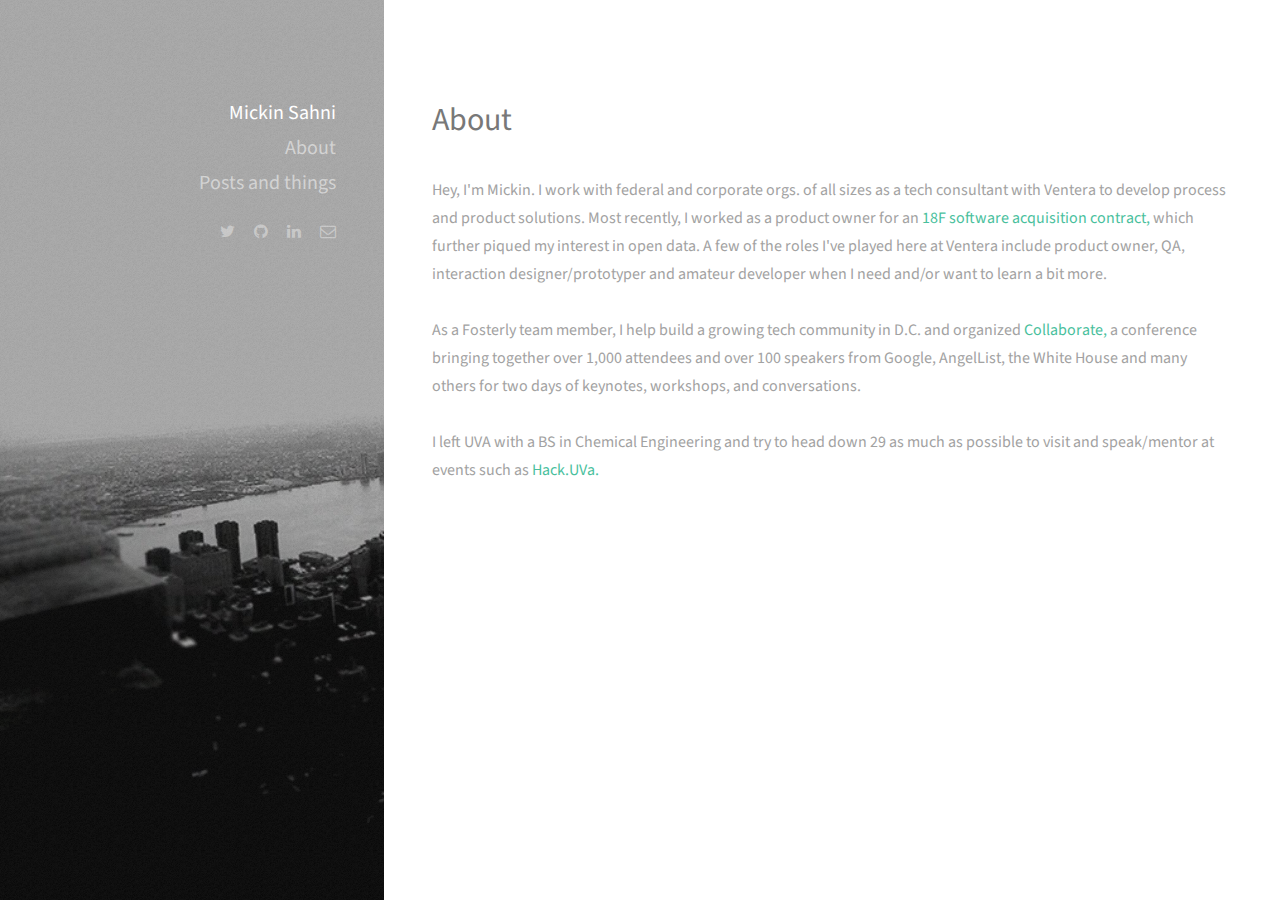
==== commit ffeb9fa8: "Updating pages" ====
--- a/pages/about.html
+++ b/pages/about.html
@@ -33,7 +33,8 @@
 		<h1><strong><a href="http://www.MickinSahni.com">Mickin Sahni</a></strong></h1>
 		<nav id="footer">
 			<h1><a href="http://mickinsahni.github.io/MickinSahni/pages/about.html">About</a></h1>
-			<!-- <h1>Posts and things</h1> -->
+			<h1><a href="http://mickinsahni.github.io/MickinSahni/pages/postsandthings.html">Posts and things</a></h1>
+
 			<ul class="icons">
 				<li><a href="https://www.twitter.com/MickinSahni" class="icon fa-twitter" target="_blank"><span class="label">Twitter</span></a></li>
 				<li><a href="https://www.github.com/MickinSahni" class="icon fa-github" target="_blank"><span class="label">Github</span></a></li>
@@ -52,7 +53,7 @@
 			<header class="major">
 				<h2>About</h2>
 			</header>
-			<p>Hey, I'm Mickin. I work with federal and corporate orgs. of all sizes as a tech consultant with Ventera to develop process and product solutions. Most recently, I worked as a product owner for an <a href="https://18f.gsa.gov/2015/08/28/announcing-the-agile-BPA-awards/" target="_blank">18F software acquisition contract,</a> which we ultimately won and further piqued my interest in open data. <!-- The unique process required industry vendors to submit a working web application based on a publically available dataset. <br>  --> <br><br>As a Fosterly team member, I help build a growing tech community in D.C. and organized <a href="http://collaborate.fosterly.com" target="_blank">Collaborate,</a> a conference bringing together over 1,000 attendees and over 100 speakers from Google, AngelList, the White House and many others for two days of keynotes, workshops, and conversations. <br><br> I left UVA with a BS in Chemical Engineering and try to head down 29 as much as possible to visit and speak/mentor at events such as <a href="http://www.hackuva.com">Hack.UVa.</a></p>
+			<p>Hey, I'm Mickin. I work with federal and corporate orgs. of all sizes as a tech consultant with Ventera to develop process and product solutions. Most recently, I worked as a product owner for an <a href="https://18f.gsa.gov/2015/08/28/announcing-the-agile-BPA-awards/" target="_blank">18F software acquisition contract,</a> which further piqued my interest in open data. <!-- The unique process required industry vendors to submit a working web application based on a publically available dataset. <br>  -->  A few of the roles I've played here at Ventera include product owner, QA, interaction designer/prototyper and amateur developer when I need and/or want to learn a bit more.<br> <br>As a Fosterly team member, I help build a growing tech community in D.C. and organized <a href="http://collaborate.fosterly.com" target="_blank">Collaborate,</a> a conference bringing together over 1,000 attendees and over 100 speakers from Google, AngelList, the White House and many others for two days of keynotes, workshops, and conversations. <br><br> I left UVA with a BS in Chemical Engineering and try to head down 29 as much as possible to visit and speak/mentor at events such as <a href="http://www.hackuva.com">Hack.UVa.</a></p>
 						<!-- <ul class="actions">
 							<li><a href="#" class="button">Learn More</a></li>
 						</ul> -->
--- a/assets/css/main.css
+++ b/assets/css/main.css
@@ -1578,7 +1578,7 @@
 		-webkit-transition: color 0.2s ease-in-out, border-color 0.2s ease-in-out;
 		-ms-transition: color 0.2s ease-in-out, border-color 0.2s ease-in-out;
 		transition: color 0.2s ease-in-out, border-color 0.2s ease-in-out;
-		border-bottom: dotted 1px;
+		
 		color: #49bf9d;
 		text-decoration: none;
 	}
@@ -2104,7 +2104,7 @@
 		}
 
 	ul {
-		list-style: disc;
+		list-style: none;
 		margin: 0 0 2em 0;
 		padding-left: 1em;
 	}
@@ -2144,7 +2144,7 @@
 				}
 
 				ul.icons li .icon:before {
-					font-size: 1.5em;
+					font-size: 1em;
 				}
 
 		ul.actions {
@@ -2464,11 +2464,11 @@
 
 	#header {
 		background-color: #1f1815;
-		background-attachment: scroll,								fixed;
+		background-attachment: scroll,	fixed;
 		background-image: url("images/overlay.png"), url("../../images/bg.jpg");
-		background-position: top left,							top left;
-		background-repeat: repeat,								no-repeat;
-		background-size: auto,								auto 100%;
+		background-position: top left,	top left;
+		background-repeat: repeat,	no-repeat;
+		background-size: auto,	auto 100%;
 		color: rgba(255, 255, 255, 0.5);
 		height: 100%;
 		left: 0;
@@ -2501,8 +2501,10 @@
 
 /* Footer */
 
+
+
 	#footer {
-		bottom: 0;
+		bottom: 100;
 		left: 0;
 		padding: 0 4em 6em 0;
 		position: fixed;
@@ -2515,7 +2517,8 @@
 		}
 
 			#footer .icons a {
-				color: rgba(255, 255, 255, 0.4);
+				color: rgba(255, 255, 255, 0.4); 
+
 			}
 
 		#footer .copyright {
